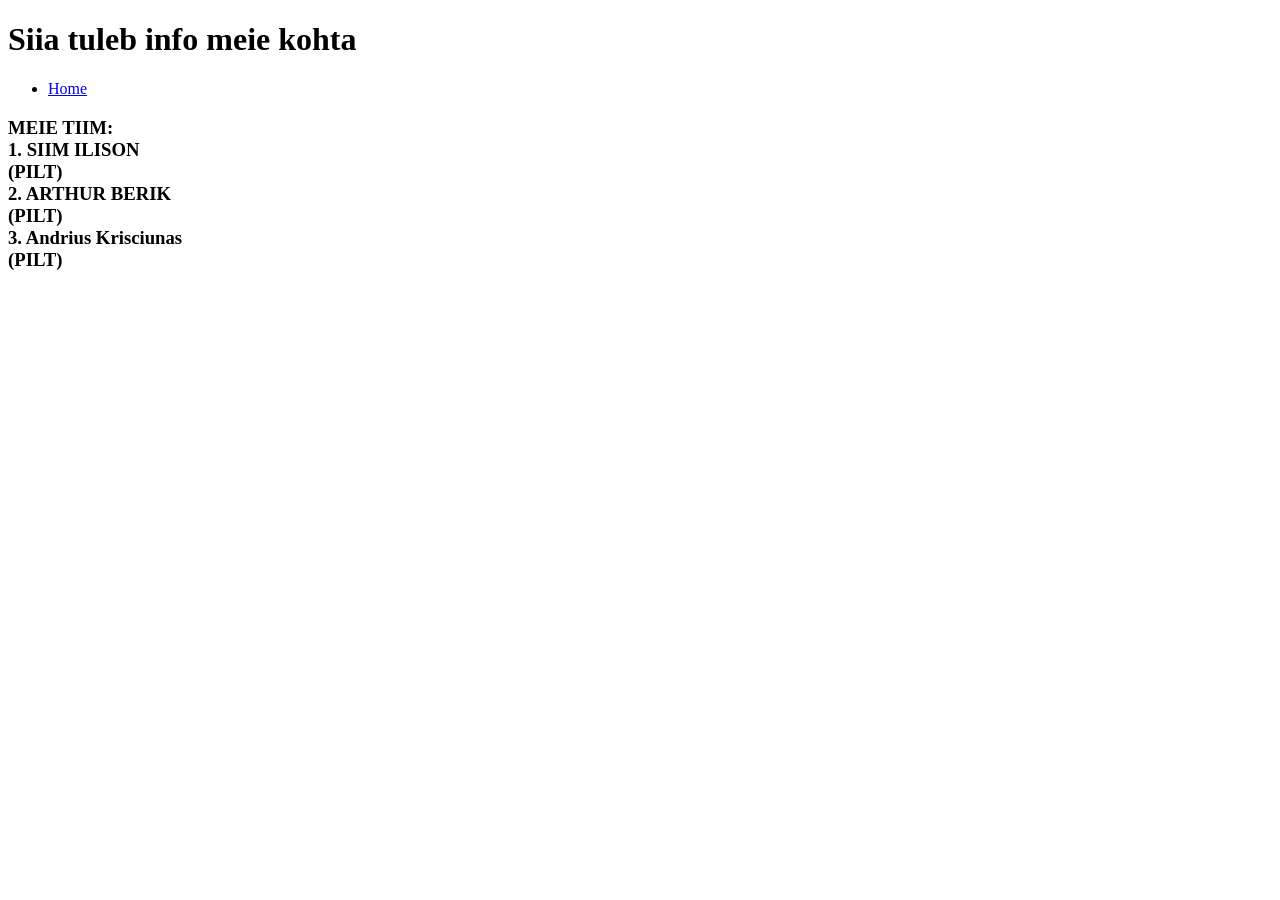
==== subpages/about_us/about_us.html @ 546a4dae "Reorganize subpages files" ====
<!DOCTYPE html>
<html>
<head>
  <title>SCHEDULO</title>
  <h1>Siia tuleb info meie kohta</h1>
</head>
<body>

<nav>
  <ul>
    <li>
      <a href="index.html">Home</a>
    </li>
  </ul>
</nav>

<h3>MEIE TIIM:</br>

1. SIIM ILISON</br>
(PILT)</br>
2. ARTHUR BERIK</br>
(PILT)</br>
3. Andrius Krisciunas</br>
(PILT)</br>


</h3>

</body>
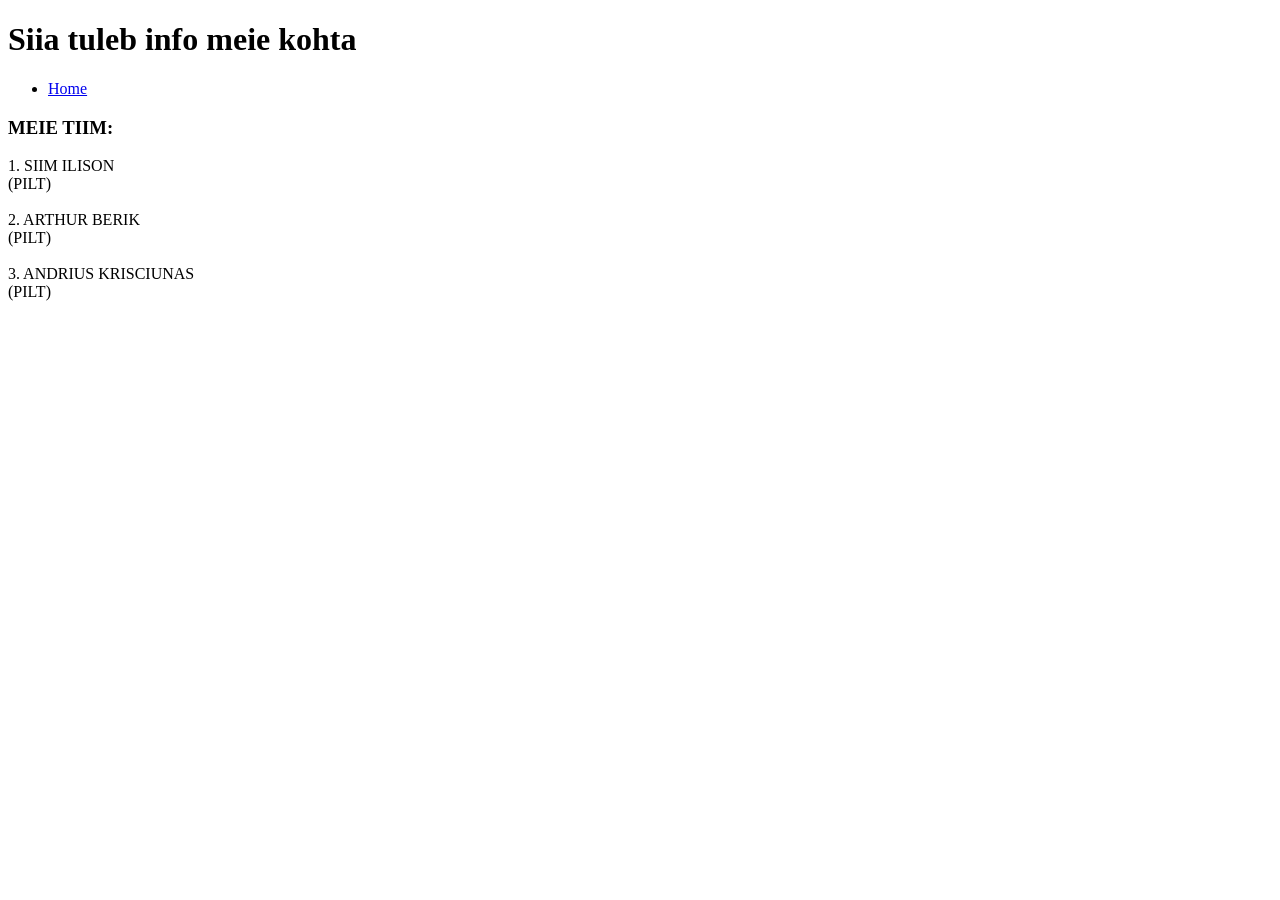
==== commit 052a330c: "Update about_us.html" ====
--- a/subpages/about_us/about_us.html
+++ b/subpages/about_us/about_us.html
@@ -1,29 +1,31 @@
 <!DOCTYPE html>
-<html>
+<html lang="et">
 <head>
+  <meta charset="UTF-8">
   <title>SCHEDULO</title>
-  <h1>Siia tuleb info meie kohta</h1>
 </head>
 <body>
 
-<nav>
-  <ul>
-    <li>
-      <a href="index.html">Home</a>
-    </li>
-  </ul>
-</nav>
+  <h1>Siia tuleb info meie kohta</h1>
 
-<h3>MEIE TIIM:</br>
+  <nav>
+    <ul>
+      <li><a href="index.html">Home</a></li>
+    </ul>
+  </nav>
 
-1. SIIM ILISON</br>
-(PILT)</br>
-2. ARTHUR BERIK</br>
-(PILT)</br>
-3. Andrius Krisciunas</br>
-(PILT)</br>
+  <h3>MEIE TIIM:</h3>
 
+  <p>
+    1. SIIM ILISON<br>
+    (PILT)<br><br>
 
-</h3>
+    2. ARTHUR BERIK<br>
+    (PILT)<br><br>
 
-</body>+    3. ANDRIUS KRISCIUNAS<br>
+    (PILT)
+  </p>
+
+</body>
+</html>
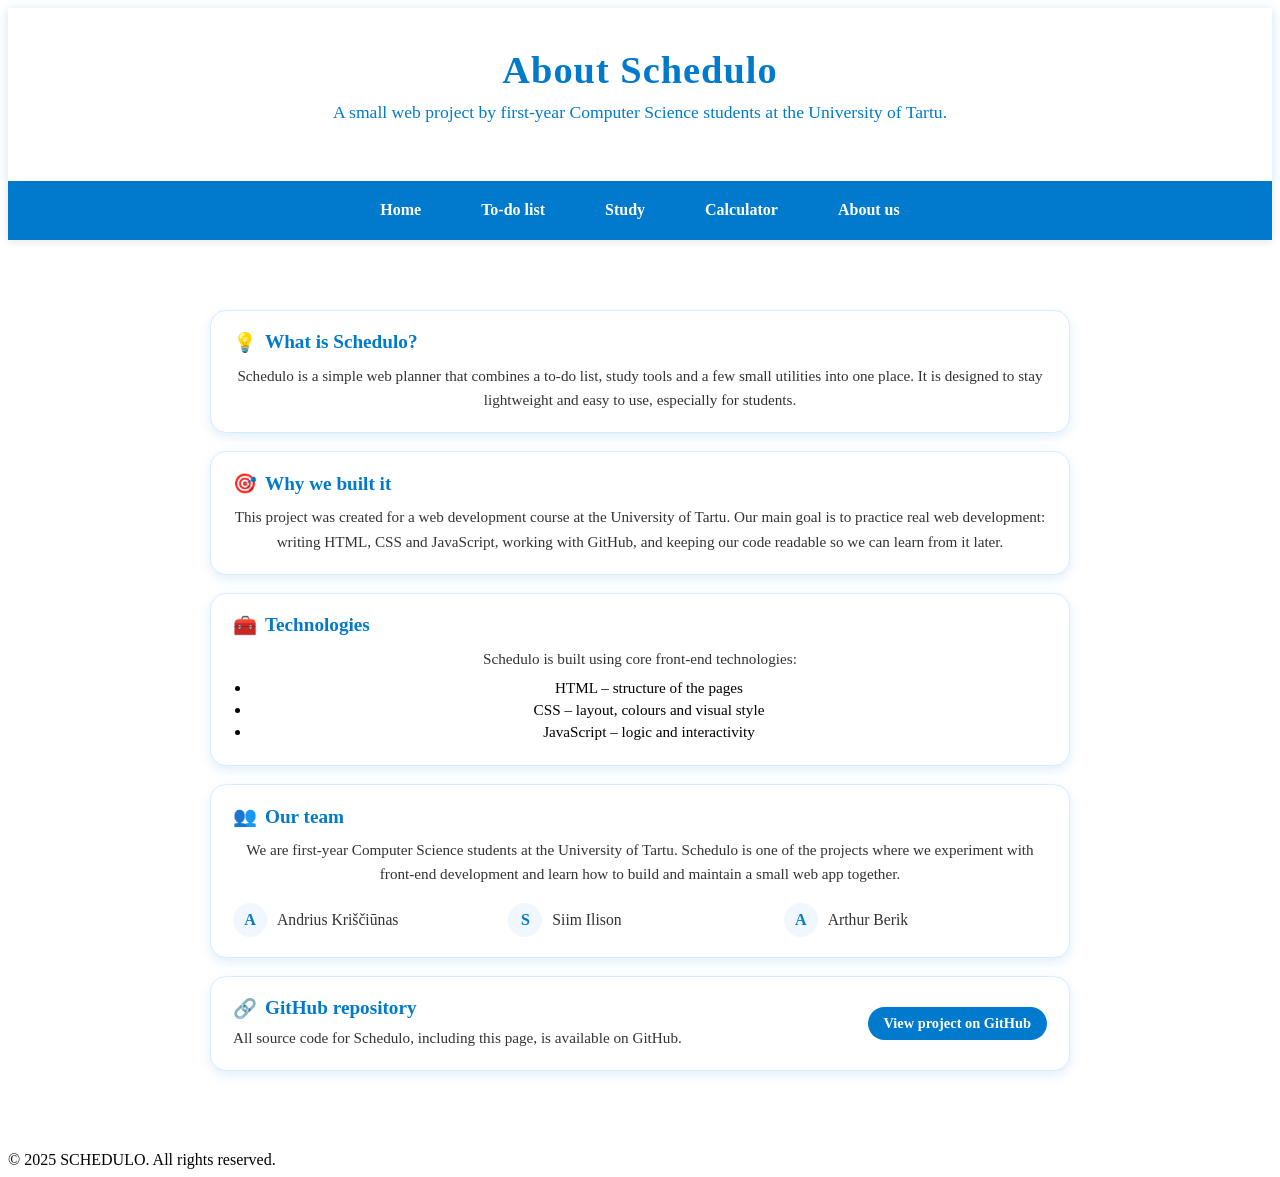
==== commit c8157cc6: "About us page + to-do-list fix" ====
--- a/subpages/about_us/about_us.html
+++ b/subpages/about_us/about_us.html
@@ -1,31 +1,108 @@
 <!DOCTYPE html>
-<html lang="et">
+<html lang="en">
 <head>
   <meta charset="UTF-8">
-  <title>SCHEDULO</title>
+  <meta name="viewport" content="width=device-width, initial-scale=1.0">
+  <title>SCHEDULO – About Us</title>
+
+  <!-- main site styling -->
+  <link rel="stylesheet" href="../../style.css">
+  <!-- page styling -->
+  <link rel="stylesheet" href="about_us.css">
 </head>
 <body>
 
-  <h1>Siia tuleb info meie kohta</h1>
+  <header>
+    <h1>About Schedulo</h1>
+    <p>A small web project by first-year Computer Science students at the University of Tartu.</p>
+  </header>
 
   <nav>
-    <ul>
-      <li><a href="index.html">Home</a></li>
+    <ul class="nav-menu">
+      <li><a href="../../index.html" class="nav-link"><span>Home</span></a></li>
+      <li><a href="../to_do_list/to_do_list.html" class="nav-link"><span>To-do list</span></a></li>
+      <li><a href="../study/study.html" class="nav-link"><span>Study</span></a></li>
+      <li><a href="../Calculator/calculator.html" class="nav-link"><span>Calculator</span></a></li>
+      <li><a href="../about_us/about_us.html" class="nav-link"><span>About us</span></a></li>
     </ul>
   </nav>
 
-  <h3>MEIE TIIM:</h3>
+  <main>
+    <section class="about-page">
 
-  <p>
-    1. SIIM ILISON<br>
-    (PILT)<br><br>
+      <!-- intro / what -->
+      <article class="about-card">
+        <h2><span class="icon">💡</span> What is Schedulo?</h2>
+        <p>
+          Schedulo is a simple web planner that combines a to-do list, study tools and a few small utilities
+          into one place. It is designed to stay lightweight and easy to use, especially for students.
+        </p>
+      </article>
 
-    2. ARTHUR BERIK<br>
-    (PILT)<br><br>
+      <!-- why -->
+      <article class="about-card">
+        <h2><span class="icon">🎯</span> Why we built it</h2>
+        <p>
+          This project was created for a web development course at the University of Tartu.
+          Our main goal is to practice real web development: writing HTML, CSS and JavaScript,
+          working with GitHub, and keeping our code readable so we can learn from it later.
+        </p>
+      </article>
 
-    3. ANDRIUS KRISCIUNAS<br>
-    (PILT)
-  </p>
+      <!-- tech -->
+      <article class="about-card">
+        <h2><span class="icon">🧰</span> Technologies</h2>
+        <p>Schedulo is built using core front-end technologies:</p>
+        <ul class="bullet-list">
+          <li>HTML – structure of the pages</li>
+          <li>CSS – layout, colours and visual style</li>
+          <li>JavaScript – logic and interactivity</li>
+        </ul>
+      </article>
+
+      <!-- team -->
+      <section class="about-card">
+        <h2><span class="icon">👥</span> Our team</h2>
+        <p>
+          We are first-year Computer Science students at the University of Tartu. Schedulo is one of the projects
+          where we experiment with front-end development and learn how to build and maintain a small web app together.
+        </p>
+
+        <div class="team-grid">
+          <div class="member">
+            <div class="avatar">A</div>
+            <span class="name">Andrius Kriščiūnas</span>
+          </div>
+          <div class="member">
+            <div class="avatar">S</div>
+            <span class="name">Siim Ilison</span>
+          </div>
+          <div class="member">
+            <div class="avatar">A</div>
+            <span class="name">Arthur Berik</span>
+          </div>
+        </div>
+      </section>
+
+      <!-- github -->
+      <section class="about-card github-card">
+        <div class="github-text">
+          <h2><span class="icon">🔗</span> GitHub repository</h2>
+          <p>
+            All source code for Schedulo, including this page, is available on GitHub.
+          </p>
+        </div>
+        <a href="https://github.com/andriusk1/schedulo" target="_blank" class="github-button">
+          View project on GitHub
+        </a>
+      </section>
+
+    </section>
+  </main>
+
+  <footer>
+    © 2025 SCHEDULO. All rights reserved.
+  </footer>
 
 </body>
 </html>
--- a/style.css
+++ b/style.css
@@ -0,0 +1,290 @@
+<!DOCTYPE html>
+<html lang="ru">
+<head>
+    <meta charset="UTF-8" />
+    <meta name="viewport" content="width=device-width, initial-scale=1.0" />
+    <style>
+        body {
+            font-family: 'Segoe UI', Arial, sans-serif;
+            margin: 0;
+            padding: 0;
+            background: linear-gradient(to bottom right, #f0f8ff, #d8ecff);
+            color: #333;
+            min-height: 100vh;
+            display: flex;
+            flex-direction: column;
+        }
+
+        header {
+            background-color: #ffffff;
+            color: #007acc;
+            text-align: center;
+            padding: 40px 15px;
+            border-bottom: 3px solid #007acc;
+            box-shadow: 0 2px 10px rgba(0, 122, 204, 0.2);
+            transition: background 0.5s ease;
+        }
+
+        header:hover {
+            background-color: #e6f2ff;
+        }
+
+        header h1 {
+            font-size: 2.4em;
+            margin: 0;
+            letter-spacing: 1px;
+        }
+
+        header p {
+            margin-top: 10px;
+            font-size: 1.1em;
+        }
+
+        nav {
+            background-color: #007acc;
+            text-align: center;
+            position: sticky;
+            top: 0;
+            z-index: 100;
+            box-shadow: 0 2px 8px rgba(0, 0, 0, 0.1);
+        }
+
+        .nav-menu {
+            list-style: none;
+            margin: 0;
+            padding: 0;
+            display: flex;
+            flex-wrap: wrap;
+            justify-content: center;
+        }
+
+        .nav-menu li {
+            margin: 5px 10px;
+        }
+
+        .nav-link {
+            display: inline-block;
+            text-decoration: none;
+            color: white;
+            font-weight: bold;
+            padding: 12px 20px;
+            border-radius: 10px;
+            transition: all 0.3s ease;
+            position: relative;
+            overflow: hidden;
+        }
+
+        .nav-link::before {
+            content: "";
+            position: absolute;
+            width: 0%;
+            height: 100%;
+            top: 0;
+            left: 0;
+            background: #e6f2ff;
+            transition: width 0.3s ease;
+            z-index: 0;
+            border-radius: 10px;
+        }
+
+        .nav-link:hover::before {
+            width: 100%;
+        }
+
+        .nav-link:hover {
+            color: #007acc;
+        }
+
+        .nav-link span {
+            position: relative;
+            z-index: 1;
+        }
+
+        main {
+            flex: 1;
+            padding: 40px 20px;
+            text-align: center;
+            max-width: 900px;
+            margin: 0 auto;
+        }
+
+        main h2 {
+            color: #007acc;
+            font-size: 1.8em;
+        }
+
+        main p {
+            font-size: 1.1em;
+            line-height: 1.6em;
+            margin-top: 15px;
+        }
+
+        .features {
+            display: flex;
+            justify-content: center;
+            flex-wrap: wrap;
+            gap: 25px;
+            margin-top: 40px;
+        }
+
+        .card-link {
+            text-decoration: none;
+        }
+
+        .card {
+            background-color: #ffffff;
+            background-size: cover;
+            background-position: center;
+            border-radius: 15px;
+            box-shadow: 0 4px 10px rgba(0, 0, 0, 0.15);
+            width: 250px;
+            height: 180px;
+            padding: 20px;
+            display: flex;
+            flex-direction: column;
+            justify-content: flex-end;
+            position: relative;
+            overflow: hidden;
+            color: white;
+            transition: transform 0.3s ease, box-shadow 0.3s ease;
+        }
+
+        .card::before {
+            content: "";
+            position: absolute;
+            inset: 0;
+            background: rgba(0, 0, 0, 0.45);
+            z-index: 0;
+        }
+
+        .card h3, .card p {
+            position: relative;
+            z-index: 1;
+        }
+
+        .card:hover {
+            transform: translateY(-8px);
+            box-shadow: 0 8px 18px rgba(0, 122, 204, 0.3);
+        }
+
+        .card-todo {
+            background-image: url("images/todo.png");
+        }
+
+        .card-study {
+            background-image: url("images/study.png");
+        }
+
+        .card-calculator {
+            background-image: url("images/calculator.png");
+        }
+
+        .card-calendar {
+            background-image: url("images/calendar.png");
+        }
+
+        .card-team {
+            background-image: url("images/team.png");
+        }
+
+        }
+
+        footer {
+            background-color: #007acc;
+            color: white;
+            text-align: center;
+            padding: 15px;
+            margin-top: 60px;
+            font-size: 0.9em;
+        }
+
+        @media (max-width: 768px) {
+            header h1 {
+                font-size: 1.8em;
+            }
+
+            .nav-menu {
+                flex-direction: column;
+            }
+
+            .card {
+                width: 90%;
+            }
+        }
+
+        @media (max-width: 480px) {
+            header p {
+                font-size: 1em;
+            }
+
+            .nav-link {
+                padding: 10px 15px;
+                font-size: 0.9em;
+            }
+
+            main h2 {
+                font-size: 1.5em;
+            }
+        }
+    </style>
+</head>
+
+<body>
+
+<header>
+    <h1>Welcome to SCHEDULO!</h1>
+    <p>Your personal assistant for planning, learning, and organizing tasks.</p>
+</header>
+
+<main>
+    <h2>Start here</h2>
+    <p>Select one of the features below:</p>
+
+    <div class="features">
+
+        <a class="card-link" href="#">
+            <div class="card card-todo">
+                <h3>To-Do List</h3>
+                <p>Organize your tasks</p>
+            </div>
+        </a>
+
+        <a class="card-link" href="#">
+            <div class="card card-study">
+                <h3>Study</h3>
+                <p>Track study progress</p>
+            </div>
+        </a>
+
+        <a class="card-link" href="#">
+            <div class="card card-calculator">
+                <h3>Calculator</h3>
+                <p>Useful tools</p>
+            </div>
+        </a>
+
+        <a class="card-link" href="#">
+            <div class="card card-calendar">
+                <h3>Calendar</h3>
+                <p>Plan your schedule</p>
+            </div>
+        </a>
+
+        <a class="card-link" href="#">
+            <div class="card card-team">
+                <h3>About Us</h3>
+                <p>Meet the team</p>
+            </div>
+        </a>
+
+    </div>
+</main>
+
+<footer>
+    © 2025 SCHEDULO. All rights reserved.
+</footer>
+
+</body>
+</html>
+
+
--- a/subpages/about_us/about_us.css
+++ b/subpages/about_us/about_us.css
@@ -0,0 +1,122 @@
+/* wrapper around all cards */
+.about-page {
+  max-width: 900px;
+  margin: 30px auto 40px;
+  padding: 0 20px;
+}
+
+/* generic card style */
+.about-card {
+  background: #ffffff;
+  border-radius: 16px;
+  padding: 20px 22px;
+  margin-bottom: 18px;
+  border: 1px solid #d8ecff;
+  box-shadow: 0 4px 12px rgba(0, 122, 204, 0.12);
+}
+
+.about-card h2 {
+  margin-top: 0;
+  margin-bottom: 10px;
+  font-size: 1.2rem;
+  color: #007acc;
+  display: flex;
+  align-items: center;
+  gap: 8px;
+}
+
+.about-card p {
+  margin: 0;
+  line-height: 1.6;
+  color: #333;
+  font-size: 0.95rem;
+}
+
+.icon {
+  font-size: 1.2rem;
+}
+
+/* bullet list inside card */
+.bullet-list {
+  margin: 8px 0 0;
+  padding-left: 18px;
+}
+
+.bullet-list li {
+  margin-bottom: 4px;
+  font-size: 0.95rem;
+}
+
+/* team layout */
+
+.team-grid {
+  display: grid;
+  grid-template-columns: repeat(auto-fit, minmax(220px, 1fr));
+  gap: 12px;
+  margin-top: 16px;
+}
+
+.member {
+  display: flex;
+  align-items: center;
+  gap: 10px;
+}
+
+.avatar {
+  width: 34px;
+  height: 34px;
+  border-radius: 50%;
+  background: #f0f7ff;
+  display: flex;
+  align-items: center;
+  justify-content: center;
+  font-weight: 600;
+  color: #007acc;
+}
+
+.name {
+  font-size: 0.98rem;
+  color: #333;
+}
+
+/* github card */
+
+.github-card {
+  display: flex;
+  align-items: center;
+  justify-content: space-between;
+  gap: 12px;
+}
+
+.github-text h2 {
+  margin-bottom: 6px;
+}
+
+.github-button {
+  display: inline-block;
+  padding: 8px 16px;
+  border-radius: 999px;
+  background: #007acc;
+  color: #ffffff;
+  text-decoration: none;
+  font-size: 0.9rem;
+  font-weight: 600;
+  white-space: nowrap;
+}
+
+.github-button:hover {
+  background: #005d99;
+}
+
+/* small screens */
+
+@media (max-width: 650px) {
+  .github-card {
+    flex-direction: column;
+    align-items: flex-start;
+  }
+
+  .about-page {
+    padding: 0 14px;
+  }
+}
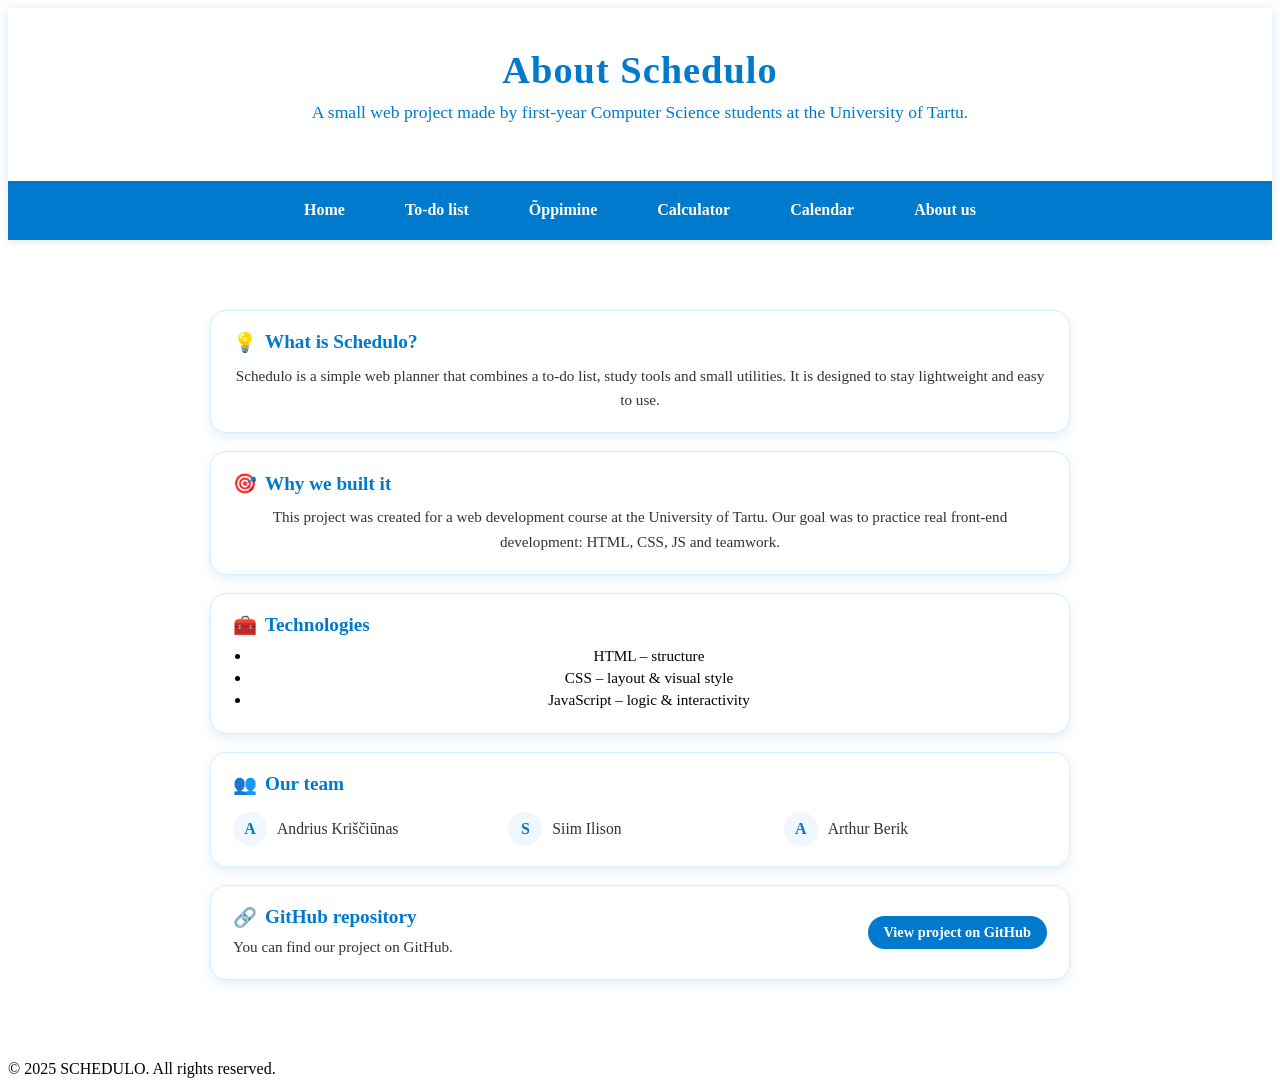
==== commit 9a2455c4: "Update about_us.html" ====
--- a/subpages/about_us/about_us.html
+++ b/subpages/about_us/about_us.html
@@ -9,20 +9,44 @@
   <link rel="stylesheet" href="../../style.css">
   <!-- page styling -->
   <link rel="stylesheet" href="about_us.css">
+
+  <script>
+    function openPopup(url) {
+      window.open(
+        url,
+        "popupWindow",
+        "width=420,height=600,resizable=yes,scrollbars=no,status=no"
+      );
+    }
+  </script>
 </head>
 <body>
 
   <header>
     <h1>About Schedulo</h1>
-    <p>A small web project by first-year Computer Science students at the University of Tartu.</p>
+    <p>A small web project made by first-year Computer Science students at the University of Tartu.</p>
   </header>
 
   <nav>
     <ul class="nav-menu">
       <li><a href="../../index.html" class="nav-link"><span>Home</span></a></li>
       <li><a href="../to_do_list/to_do_list.html" class="nav-link"><span>To-do list</span></a></li>
-      <li><a href="../study/study.html" class="nav-link"><span>Study</span></a></li>
-      <li><a href="../Calculator/calculator.html" class="nav-link"><span>Calculator</span></a></li>
+      <li><a href="../study/study.html" class="nav-link"><span>Õppimine</span></a></li>
+
+      <!-- FIXED: Added calculator popup -->
+      <li>
+        <a href="#" onclick="openPopup('../Calculator/popup_calculator.html')" class="nav-link">
+          <span>Calculator</span>
+        </a>
+      </li>
+
+      <!-- FIXED: Added calendar popup -->
+      <li>
+        <a href="#" onclick="openPopup('../calendar/calendar.html')" class="nav-link">
+          <span>Calendar</span>
+        </a>
+      </li>
+
       <li><a href="../about_us/about_us.html" class="nav-link"><span>About us</span></a></li>
     </ul>
   </nav>
@@ -34,8 +58,8 @@
       <article class="about-card">
         <h2><span class="icon">💡</span> What is Schedulo?</h2>
         <p>
-          Schedulo is a simple web planner that combines a to-do list, study tools and a few small utilities
-          into one place. It is designed to stay lightweight and easy to use, especially for students.
+          Schedulo is a simple web planner that combines a to-do list, study tools and small utilities.
+          It is designed to stay lightweight and easy to use.
         </p>
       </article>
 
@@ -44,43 +68,27 @@
         <h2><span class="icon">🎯</span> Why we built it</h2>
         <p>
           This project was created for a web development course at the University of Tartu.
-          Our main goal is to practice real web development: writing HTML, CSS and JavaScript,
-          working with GitHub, and keeping our code readable so we can learn from it later.
+          Our goal was to practice real front-end development: HTML, CSS, JS and teamwork.
         </p>
       </article>
 
       <!-- tech -->
       <article class="about-card">
         <h2><span class="icon">🧰</span> Technologies</h2>
-        <p>Schedulo is built using core front-end technologies:</p>
         <ul class="bullet-list">
-          <li>HTML – structure of the pages</li>
-          <li>CSS – layout, colours and visual style</li>
-          <li>JavaScript – logic and interactivity</li>
+          <li>HTML – structure</li>
+          <li>CSS – layout & visual style</li>
+          <li>JavaScript – logic & interactivity</li>
         </ul>
       </article>
 
       <!-- team -->
       <section class="about-card">
         <h2><span class="icon">👥</span> Our team</h2>
-        <p>
-          We are first-year Computer Science students at the University of Tartu. Schedulo is one of the projects
-          where we experiment with front-end development and learn how to build and maintain a small web app together.
-        </p>
-
         <div class="team-grid">
-          <div class="member">
-            <div class="avatar">A</div>
-            <span class="name">Andrius Kriščiūnas</span>
-          </div>
-          <div class="member">
-            <div class="avatar">S</div>
-            <span class="name">Siim Ilison</span>
-          </div>
-          <div class="member">
-            <div class="avatar">A</div>
-            <span class="name">Arthur Berik</span>
-          </div>
+          <div class="member"><div class="avatar">A</div><span class="name">Andrius Kriščiūnas</span></div>
+          <div class="member"><div class="avatar">S</div><span class="name">Siim Ilison</span></div>
+          <div class="member"><div class="avatar">A</div><span class="name">Arthur Berik</span></div>
         </div>
       </section>
 
@@ -88,9 +96,7 @@
       <section class="about-card github-card">
         <div class="github-text">
           <h2><span class="icon">🔗</span> GitHub repository</h2>
-          <p>
-            All source code for Schedulo, including this page, is available on GitHub.
-          </p>
+          <p>You can find our project on GitHub.</p>
         </div>
         <a href="https://github.com/andriusk1/schedulo" target="_blank" class="github-button">
           View project on GitHub
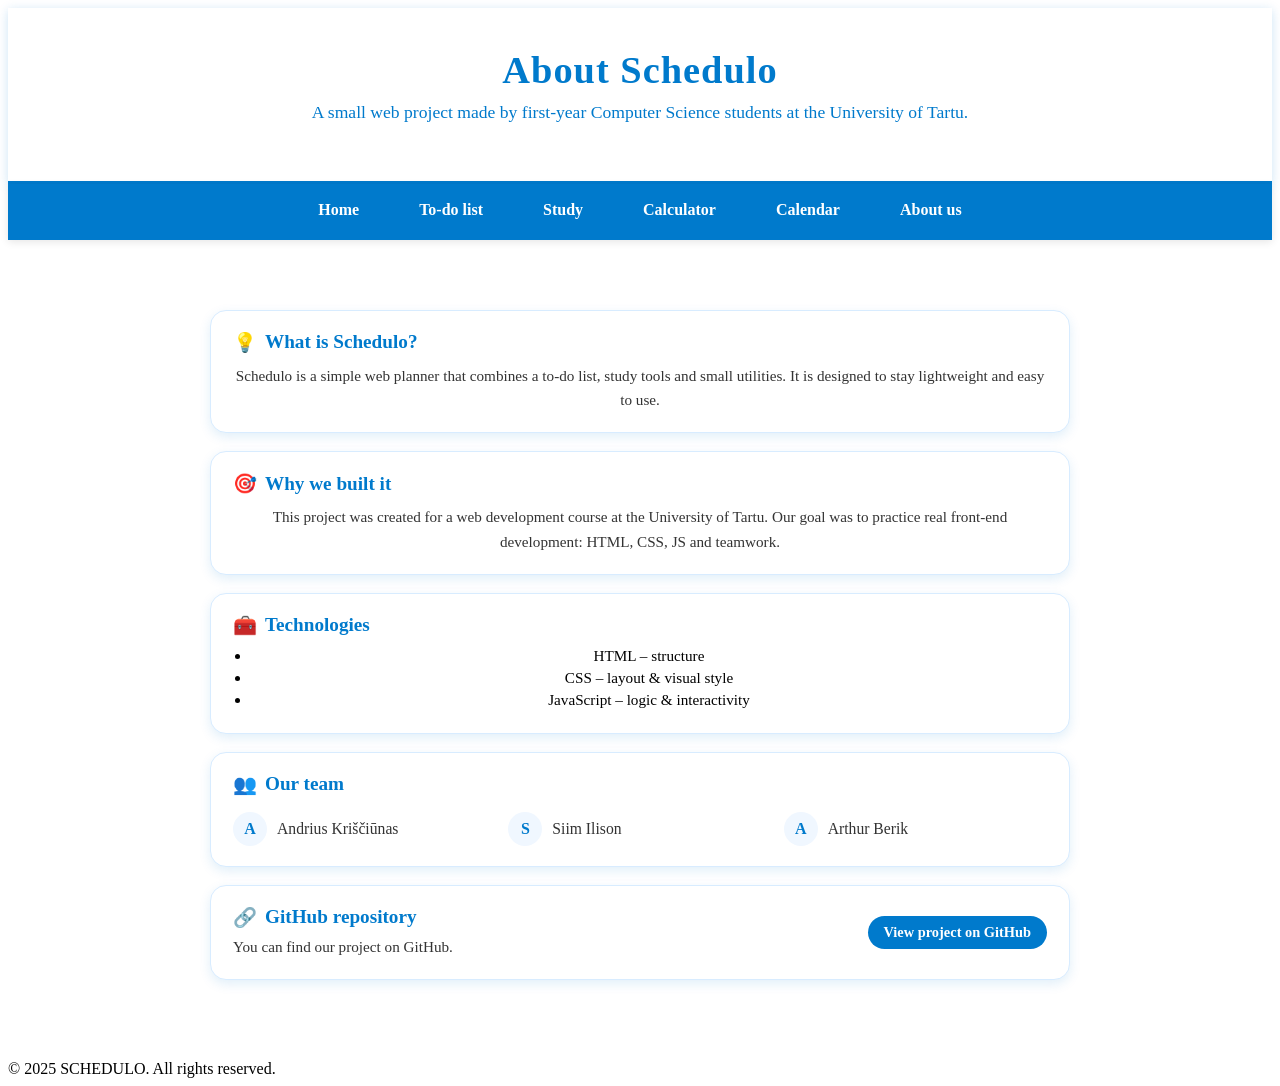
==== commit de87d3ce: "Update about_us.html" ====
--- a/subpages/about_us/about_us.html
+++ b/subpages/about_us/about_us.html
@@ -15,7 +15,7 @@
       window.open(
         url,
         "popupWindow",
-        "width=420,height=600,resizable=yes,scrollbars=no,status=no"
+        "width=900,height=700,resizable=yes,scrollbars=no,status=no"
       );
     }
   </script>
@@ -31,7 +31,7 @@
     <ul class="nav-menu">
       <li><a href="../../index.html" class="nav-link"><span>Home</span></a></li>
       <li><a href="../to_do_list/to_do_list.html" class="nav-link"><span>To-do list</span></a></li>
-      <li><a href="../study/study.html" class="nav-link"><span>Õppimine</span></a></li>
+      <li><a href="../study/study.html" class="nav-link"><span>Study</span></a></li>
 
       <!-- FIXED: Added calculator popup -->
       <li>
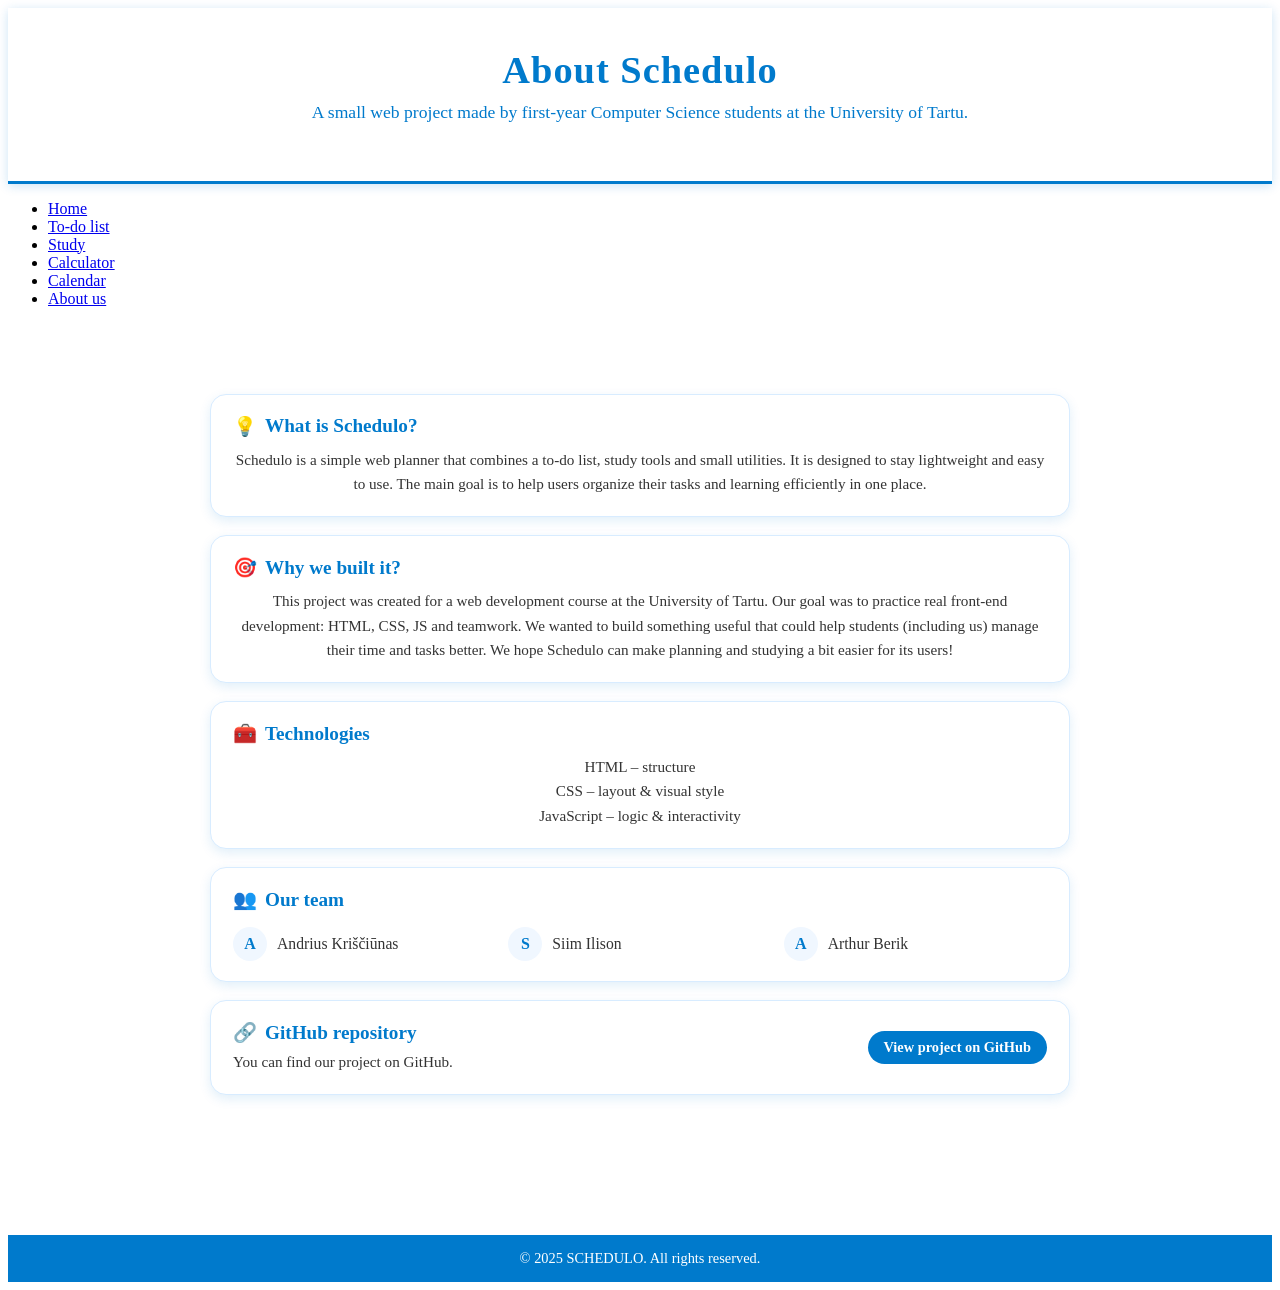
==== commit 063a9594: "Updated About us" ====
--- a/subpages/about_us/about_us.html
+++ b/subpages/about_us/about_us.html
@@ -59,27 +59,28 @@
         <h2><span class="icon">💡</span> What is Schedulo?</h2>
         <p>
           Schedulo is a simple web planner that combines a to-do list, study tools and small utilities.
-          It is designed to stay lightweight and easy to use.
+          It is designed to stay lightweight and easy to use. The main goal is to help users organize their tasks and learning efficiently in one place.
         </p>
       </article>
 
       <!-- why -->
       <article class="about-card">
-        <h2><span class="icon">🎯</span> Why we built it</h2>
+        <h2><span class="icon">🎯</span> Why we built it?</h2>
         <p>
           This project was created for a web development course at the University of Tartu.
-          Our goal was to practice real front-end development: HTML, CSS, JS and teamwork.
+          Our goal was to practice real front-end development: HTML, CSS, JS and teamwork. 
+          We wanted to build something useful that could help students (including us) manage their time and tasks better.
+          We hope Schedulo can make planning and studying a bit easier for its users! 
         </p>
       </article>
 
       <!-- tech -->
       <article class="about-card">
         <h2><span class="icon">🧰</span> Technologies</h2>
-        <ul class="bullet-list">
-          <li>HTML – structure</li>
-          <li>CSS – layout & visual style</li>
-          <li>JavaScript – logic & interactivity</li>
-        </ul>
+        <p>
+          HTML – structure<br>
+          CSS – layout & visual style<br>
+          JavaScript – logic & interactivity</p>
       </article>
 
       <!-- team -->
--- a/style.css
+++ b/style.css
@@ -3,6 +3,8 @@
 <head>
     <meta charset="UTF-8" />
     <meta name="viewport" content="width=device-width, initial-scale=1.0" />
+    <title>SCHEDULO</title>
+
     <style>
         body {
             font-family: 'Segoe UI', Arial, sans-serif;
@@ -38,66 +40,6 @@
         header p {
             margin-top: 10px;
             font-size: 1.1em;
-        }
-
-        nav {
-            background-color: #007acc;
-            text-align: center;
-            position: sticky;
-            top: 0;
-            z-index: 100;
-            box-shadow: 0 2px 8px rgba(0, 0, 0, 0.1);
-        }
-
-        .nav-menu {
-            list-style: none;
-            margin: 0;
-            padding: 0;
-            display: flex;
-            flex-wrap: wrap;
-            justify-content: center;
-        }
-
-        .nav-menu li {
-            margin: 5px 10px;
-        }
-
-        .nav-link {
-            display: inline-block;
-            text-decoration: none;
-            color: white;
-            font-weight: bold;
-            padding: 12px 20px;
-            border-radius: 10px;
-            transition: all 0.3s ease;
-            position: relative;
-            overflow: hidden;
-        }
-
-        .nav-link::before {
-            content: "";
-            position: absolute;
-            width: 0%;
-            height: 100%;
-            top: 0;
-            left: 0;
-            background: #e6f2ff;
-            transition: width 0.3s ease;
-            z-index: 0;
-            border-radius: 10px;
-        }
-
-        .nav-link:hover::before {
-            width: 100%;
-        }
-
-        .nav-link:hover {
-            color: #007acc;
-        }
-
-        .nav-link span {
-            position: relative;
-            z-index: 1;
         }
 
         main {
@@ -187,8 +129,6 @@
             background-image: url("images/team.png");
         }
 
-        }
-
         footer {
             background-color: #007acc;
             color: white;
@@ -203,10 +143,6 @@
                 font-size: 1.8em;
             }
 
-            .nav-menu {
-                flex-direction: column;
-            }
-
             .card {
                 width: 90%;
             }
@@ -286,5 +222,3 @@
 
 </body>
 </html>
-
-
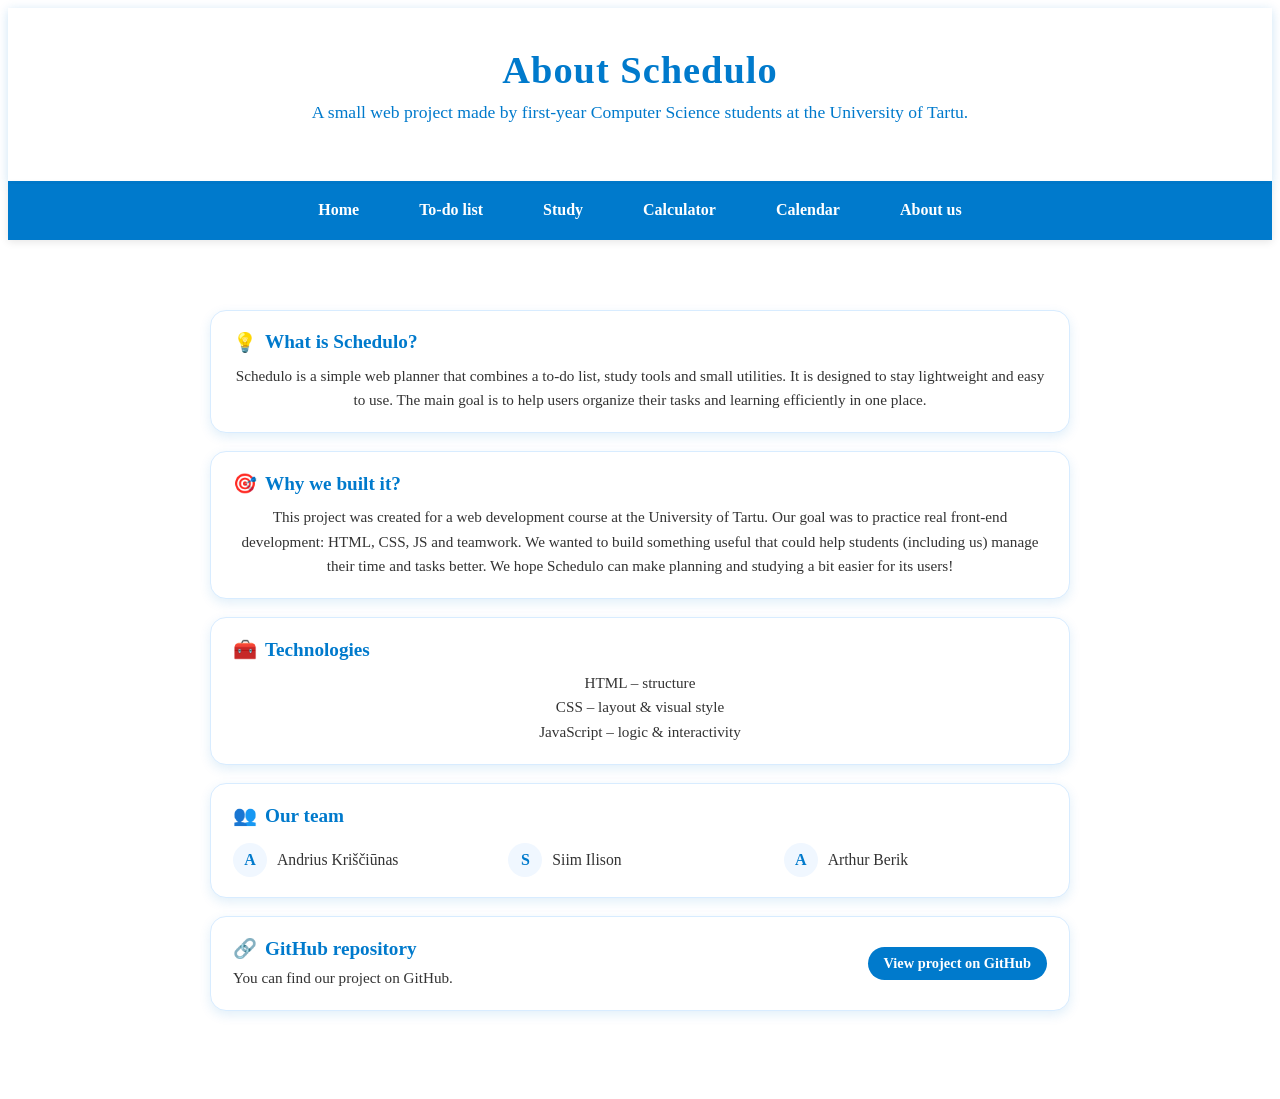
==== commit 9a70daec: "Update about_us.html" ====
--- a/subpages/about_us/about_us.html
+++ b/subpages/about_us/about_us.html
@@ -107,9 +107,6 @@
     </section>
   </main>
 
-  <footer>
-    © 2025 SCHEDULO. All rights reserved.
-  </footer>
 
 </body>
 </html>
--- a/style.css
+++ b/style.css
@@ -1,9 +1,9 @@
 <!DOCTYPE html>
 <html lang="ru">
 <head>
-    <meta charset="UTF-8" />
-    <meta name="viewport" content="width=device-width, initial-scale=1.0" />
-    <title>SCHEDULO</title>
+    <meta charset="UTF-8">
+    <title>SCHEDULO – Планирование, задачи и обучение</title>
+    <meta name="viewport" content="width=device-width, initial-scale=1.0">
 
     <style>
         body {
@@ -40,6 +40,66 @@
         header p {
             margin-top: 10px;
             font-size: 1.1em;
+        }
+
+        nav {
+            background-color: #007acc;
+            text-align: center;
+            position: sticky;
+            top: 0;
+            z-index: 100;
+            box-shadow: 0 2px 8px rgba(0, 0, 0, 0.1);
+        }
+
+        .nav-menu {
+            list-style: none;
+            margin: 0;
+            padding: 0;
+            display: flex;
+            flex-wrap: wrap;
+            justify-content: center;
+        }
+
+        .nav-menu li {
+            margin: 5px 10px;
+        }
+
+        .nav-link {
+            display: inline-block;
+            text-decoration: none;
+            color: white;
+            font-weight: bold;
+            padding: 12px 20px;
+            border-radius: 10px;
+            transition: all 0.3s ease;
+            position: relative;
+            overflow: hidden;
+        }
+
+        .nav-link::before {
+            content: "";
+            position: absolute;
+            width: 0%;
+            height: 100%;
+            top: 0;
+            left: 0;
+            background: #e6f2ff;
+            transition: width 0.3s ease;
+            z-index: 0;
+            border-radius: 10px;
+        }
+
+        .nav-link:hover::before {
+            width: 100%;
+        }
+
+        .nav-link:hover {
+            color: #007acc;
+        }
+
+        .nav-link span {
+            position: relative;
+            z-index: 1;
         }
 
         main {
@@ -142,7 +202,9 @@
             header h1 {
                 font-size: 1.8em;
             }
-
+            .nav-menu {
+                flex-direction: column;
+            }
             .card {
                 width: 90%;
             }
@@ -152,12 +214,10 @@
             header p {
                 font-size: 1em;
             }
-
             .nav-link {
                 padding: 10px 15px;
                 font-size: 0.9em;
             }
-
             main h2 {
                 font-size: 1.5em;
             }
